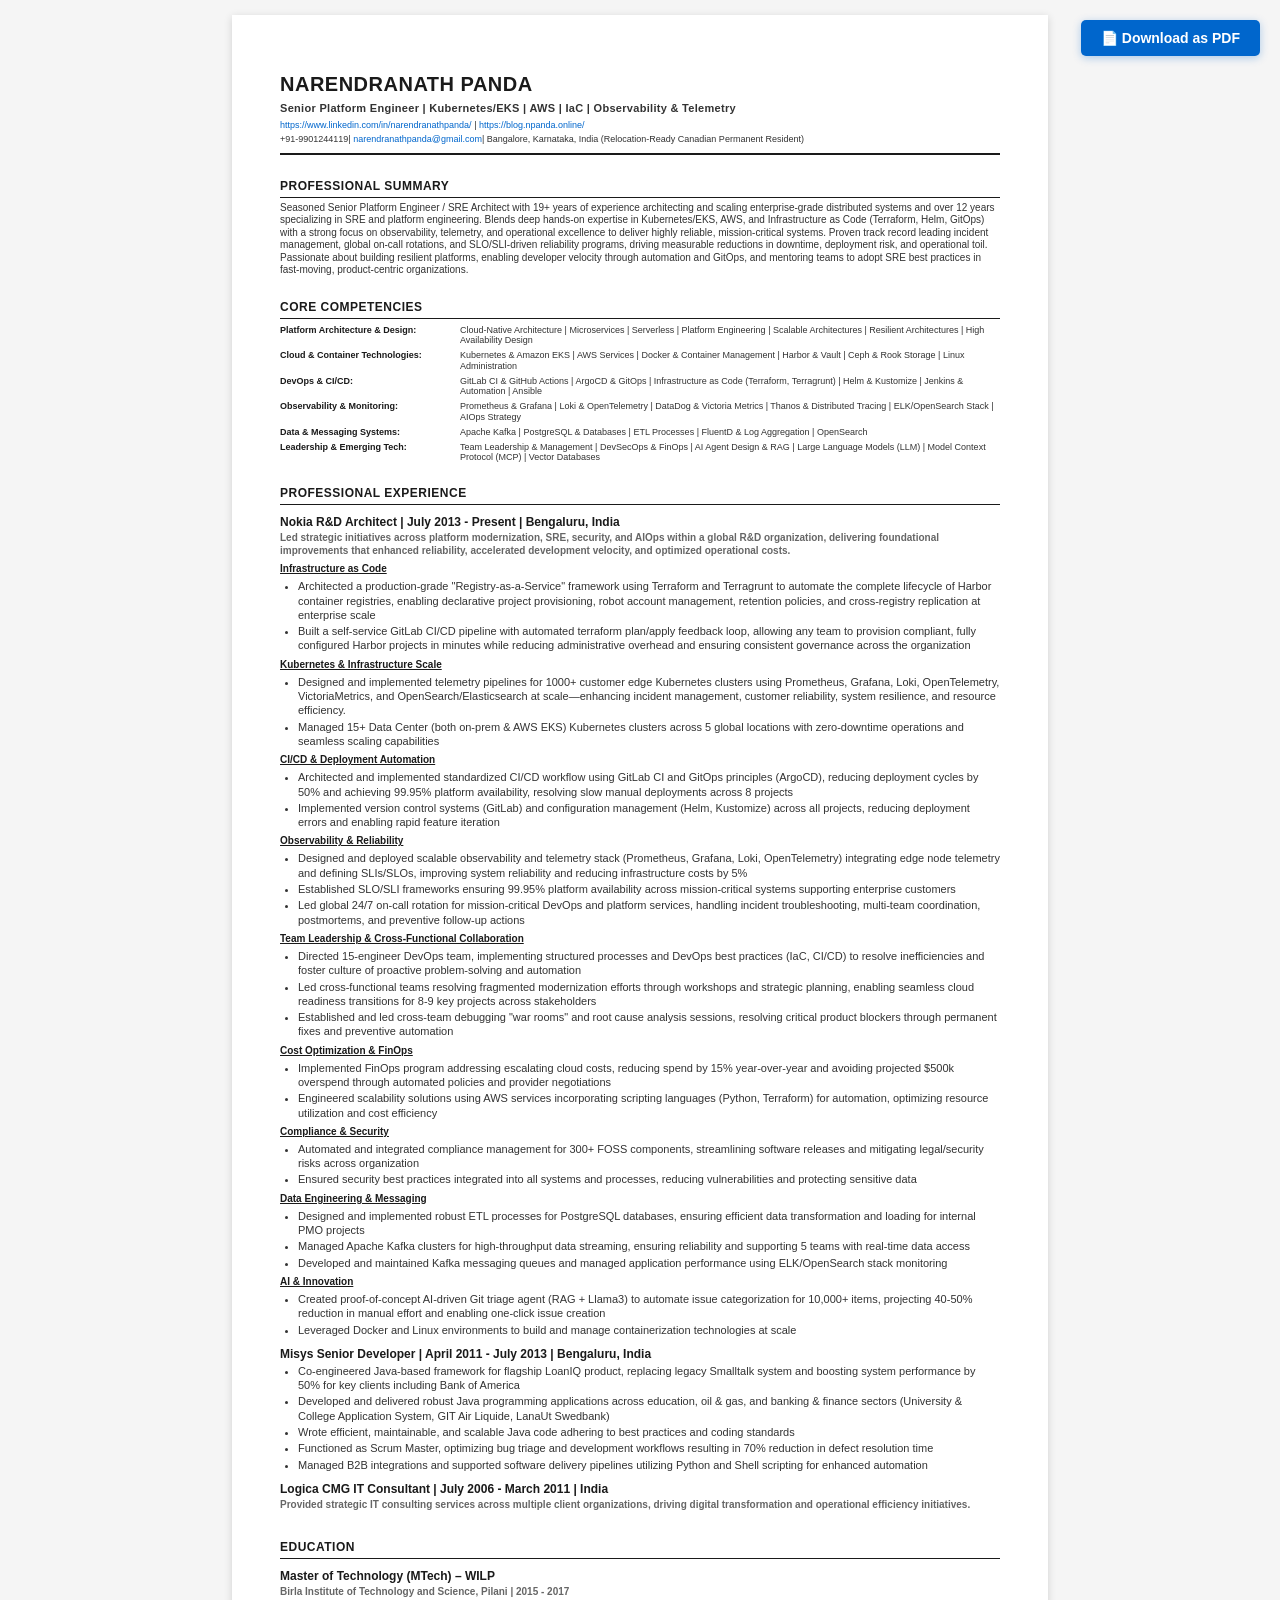
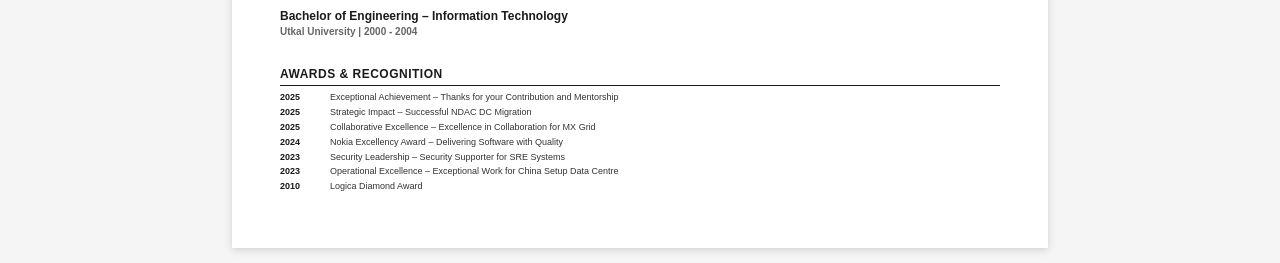
==== html/index.html @ dedc034a "Add initial HTML and CSS files for personal CV" ====
<!DOCTYPE html>
<html lang="en">

<head>
    <meta charset="UTF-8">
    <meta name="viewport" content="width=device-width, initial-scale=1.0">
    <title>Narendranath Panda - Senior Platform Engineer</title>
    <link rel="stylesheet" href="styles.css">
</head>

<body>
    <button class="download-btn" onclick="window.print()">📄 Download as PDF</button>
    <div class="root">
        <!-- HEADER / PROFILE SECTION -->
        <section class="sections">
            <div class="content profile-header">
                <h1>NARENDRANATH PANDA</h1>
                <div class="title">Senior Platform Engineer | Kubernetes/EKS | AWS | IaC | Observability & Telemetry
                </div>
                <div class="contact-info">
                    <a href="https://www.linkedin.com/in/narendranathpanda/"
                        target="_blank">https://www.linkedin.com/in/narendranathpanda/</a>
                    <span>|</span>
                    <a href="https://blog.npanda.online/" target="_blank">https://blog.npanda.online/</a>
                </div>
                <div class="contact-info">
                    <span> +91-9901244119</span>|
                    <span><a href="mailto:narendranathpanda@gmail.com">narendranathpanda@gmail.com</a></span>|
                    Bangalore, Karnataka, India (Relocation-Ready Canadian Permanent Resident)
                </div>
            </div>
        </section>

        <!-- PROFESSIONAL SUMMARY SECTION -->
        <section class="sections">
            <div class="content">
                <h2>Professional Summary</h2>
                <p>
                    Seasoned Senior Platform Engineer / SRE Architect with 19+ years of experience architecting and
                    scaling
                    enterprise-grade distributed systems and over 12 years specializing in SRE and platform engineering.
                    Blends
                    deep hands-on expertise in Kubernetes/EKS, AWS, and Infrastructure as Code (Terraform, Helm, GitOps)
                    with a
                    strong focus on observability, telemetry, and operational excellence to deliver highly reliable,
                    mission-critical
                    systems. Proven track record leading incident management, global on-call rotations, and
                    SLO/SLI-driven reliability
                    programs, driving measurable reductions in downtime, deployment risk, and operational toil.
                    Passionate about
                    building resilient platforms, enabling developer velocity through automation and GitOps, and
                    mentoring teams to
                    adopt SRE best practices in fast-moving, product-centric organizations.
                </p>
            </div>
        </section>

        <!-- CORE COMPETENCIES SECTION -->
        <section class="sections">
            <div class="content">
                <h2>Core Competencies</h2>
                <table class="skills-table">
                    <tr>
                        <td class="skill-header">Platform Architecture & Design:</td>
                        <td class="skill-list">Cloud-Native Architecture | Microservices | Serverless | Platform
                            Engineering | Scalable Architectures | Resilient Architectures | High Availability Design
                        </td>
                    </tr>
                    <tr>
                        <td class="skill-header">Cloud & Container Technologies:</td>
                        <td class="skill-list">Kubernetes & Amazon EKS | AWS Services | Docker & Container Management |
                            Harbor & Vault | Ceph & Rook Storage | Linux Administration</td>
                    </tr>
                    <tr>
                        <td class="skill-header">DevOps & CI/CD:</td>
                        <td class="skill-list">GitLab CI & GitHub Actions | ArgoCD & GitOps | Infrastructure as Code
                            (Terraform, Terragrunt) | Helm & Kustomize | Jenkins & Automation | Ansible</td>
                    </tr>
                    <tr>
                        <td class="skill-header">Observability & Monitoring:</td>
                        <td class="skill-list">Prometheus & Grafana | Loki & OpenTelemetry | DataDog & Victoria Metrics
                            | Thanos & Distributed Tracing | ELK/OpenSearch Stack | AIOps Strategy</td>
                    </tr>
                    <tr>
                        <td class="skill-header">Data & Messaging Systems:</td>
                        <td class="skill-list">Apache Kafka | PostgreSQL & Databases | ETL Processes | FluentD & Log
                            Aggregation | OpenSearch</td>
                    </tr>
                    <tr>
                        <td class="skill-header">Leadership & Emerging Tech:</td>
                        <td class="skill-list">Team Leadership & Management | DevSecOps & FinOps | AI Agent Design & RAG
                            | Large Language Models (LLM) | Model Context Protocol (MCP) | Vector Databases</td>
                    </tr>
                </table>
            </div>
        </section>

        <!-- PROFESSIONAL EXPERIENCE SECTION -->
        <section class="sections">
            <div class="content">
                <h2>Professional Experience</h2>

                <div class="experience-item">
                    <h3>Nokia R&D Architect | July 2013 - Present | Bengaluru, India</h3>
                    <p>Led strategic initiatives across platform modernization, SRE, security, and AIOps within a global
                        R&D
                        organization, delivering foundational improvements that enhanced reliability, accelerated
                        development velocity,
                        and optimized operational costs.</p>
                    <h4>Infrastructure as Code</h4>
                    <ul>
                        <li>Architected a production-grade "Registry-as-a-Service" framework using Terraform and
                            Terragrunt to automate the complete lifecycle of Harbor container registries, enabling
                            declarative project provisioning, robot account management, retention policies, and
                            cross-registry replication at enterprise scale</li>
                        <li>Built a self-service GitLab CI/CD pipeline with automated terraform plan/apply feedback
                            loop, allowing any team to provision compliant, fully configured Harbor projects in minutes
                            while reducing administrative overhead and ensuring consistent governance across the
                            organization</li>
                    </ul>
                    <h4>Kubernetes & Infrastructure Scale</h4>
                    <ul>
                        <li>Designed and implemented telemetry pipelines for 1000+ customer edge Kubernetes clusters
                            using Prometheus,
                            Grafana, Loki, OpenTelemetry, VictoriaMetrics, and OpenSearch/Elasticsearch at
                            scale—enhancing incident
                            management, customer reliability, system resilience, and resource efficiency.</li>
                        <li>Managed 15+ Data Center (both on-prem & AWS EKS) Kubernetes clusters across 5 global
                            locations with
                            zero-downtime operations and seamless scaling capabilities</li>
                    </ul>

                    <h4>CI/CD & Deployment Automation</h4>
                    <ul>
                        <li>Architected and implemented standardized CI/CD workflow using GitLab CI and GitOps
                            principles (ArgoCD),
                            reducing deployment cycles by 50% and achieving 99.95% platform availability, resolving slow
                            manual deployments
                            across 8 projects</li>
                        <li>Implemented version control systems (GitLab) and configuration management (Helm, Kustomize)
                            across all
                            projects, reducing deployment errors and enabling rapid feature iteration</li>
                    </ul>

                    <h4>Observability & Reliability</h4>
                    <ul>
                        <li>Designed and deployed scalable observability and telemetry stack (Prometheus, Grafana, Loki,
                            OpenTelemetry)
                            integrating edge node telemetry and defining SLIs/SLOs, improving system reliability and
                            reducing infrastructure
                            costs by 5%</li>
                        <li>Established SLO/SLI frameworks ensuring 99.95% platform availability across mission-critical
                            systems
                            supporting enterprise customers</li>
                        <li>Led global 24/7 on-call rotation for mission-critical DevOps and platform services, handling
                            incident
                            troubleshooting, multi-team coordination, postmortems, and preventive follow-up actions</li>
                    </ul>

                    <h4>Team Leadership &
                        Cross-Functional Collaboration</h4>
                    <ul>
                        <li>Directed 15-engineer DevOps team, implementing structured processes and DevOps best
                            practices (IaC, CI/CD)
                            to resolve inefficiencies and foster culture of proactive problem-solving and automation
                        </li>
                        <li>Led cross-functional teams resolving fragmented modernization efforts through workshops and
                            strategic planning,
                            enabling seamless cloud readiness transitions for 8-9 key projects across stakeholders</li>
                        <li>Established and led cross-team debugging "war rooms" and root cause analysis sessions,
                            resolving critical
                            product blockers through permanent fixes and preventive automation</li>
                    </ul>

                    <h4>Cost Optimization & FinOps</h4>
                    <ul>
                        <li>Implemented FinOps program addressing escalating cloud costs, reducing spend by 15%
                            year-over-year and
                            avoiding projected $500k overspend through automated policies and provider negotiations</li>
                        <li>Engineered scalability solutions using AWS services incorporating scripting languages
                            (Python, Terraform)
                            for automation, optimizing resource utilization and cost efficiency</li>
                    </ul>

                    <h4>Compliance & Security</h4>
                    <ul>
                        <li>Automated and integrated compliance management for 300+ FOSS components, streamlining
                            software releases and
                            mitigating legal/security risks across organization</li>
                        <li>Ensured security best practices integrated into all systems and processes, reducing
                            vulnerabilities and
                            protecting sensitive data</li>
                    </ul>

                    <h4>Data Engineering & Messaging</h4>
                    <ul>
                        <li>Designed and implemented robust ETL processes for PostgreSQL databases, ensuring efficient
                            data transformation
                            and loading for internal PMO projects</li>
                        <li>Managed Apache Kafka clusters for high-throughput data streaming, ensuring reliability and
                            supporting 5 teams
                            with real-time data access</li>
                        <li>Developed and maintained Kafka messaging queues and managed application performance using
                            ELK/OpenSearch
                            stack monitoring</li>
                    </ul>

                    <h4>AI & Innovation</h4>
                    <ul>
                        <li>Created proof-of-concept AI-driven Git triage agent (RAG + Llama3) to automate issue
                            categorization for
                            10,000+ items, projecting 40-50% reduction in manual effort and enabling one-click issue
                            creation</li>
                        <li>Leveraged Docker and Linux environments to build and manage containerization technologies at
                            scale</li>
                    </ul>
                </div>

                <div class="experience-item">
                    <h3>Misys Senior Developer | April 2011 - July 2013 | Bengaluru, India</h3>
                    <ul>
                        <li>Co-engineered Java-based framework for flagship LoanIQ product, replacing legacy Smalltalk
                            system and
                            boosting system performance by 50% for key clients including Bank of America</li>
                        <li>Developed and delivered robust Java programming applications across education, oil & gas,
                            and banking &
                            finance sectors (University & College Application System, GIT Air Liquide, LanaUt Swedbank)
                        </li>
                        <li>Wrote efficient, maintainable, and scalable Java code adhering to best practices and coding
                            standards</li>
                        <li>Functioned as Scrum Master, optimizing bug triage and development workflows resulting in 70%
                            reduction in
                            defect resolution time</li>
                        <li>Managed B2B integrations and supported software delivery pipelines utilizing Python and
                            Shell scripting for
                            enhanced automation</li>
                    </ul>
                </div>

                <div class="experience-item">
                    <h3>Logica CMG IT Consultant | July 2006 - March 2011 | India</h3>
                    <p>Provided strategic IT consulting services across multiple client organizations, driving digital
                        transformation
                        and operational efficiency initiatives.</p>
                </div>
            </div>
        </section>

        <!-- EDUCATION SECTION -->
        <section class="sections">
            <div class="content">
                <h2>Education</h2>

                <div class="experience-item">
                    <h3>Master of Technology (MTech) – WILP</h3>
                    <p><strong>Birla Institute of Technology and Science, Pilani | 2015 - 2017</strong></p>
                </div>

                <div class="experience-item">
                    <h3>Bachelor of Engineering – Information Technology</h3>
                    <p><strong>Utkal University | 2000 - 2004</strong></p>
                </div>
            </div>
        </section>

        <!-- AWARDS & RECOGNITION SECTION -->
        <section class="sections">
            <div class="content">
                <h2>Awards & Recognition</h2>
                <table class="awards-table">
                    <tr>
                        <td class="award-year">2025</td>
                        <td class="award-title">Exceptional Achievement – Thanks for your Contribution and Mentorship
                        </td>
                    </tr>
                    <tr>
                        <td class="award-year">2025</td>
                        <td class="award-title">Strategic Impact – Successful NDAC DC Migration</td>
                    </tr>
                    <tr>
                        <td class="award-year">2025</td>
                        <td class="award-title">Collaborative Excellence – Excellence in Collaboration for MX Grid</td>
                    </tr>
                    <tr>
                        <td class="award-year">2024</td>
                        <td class="award-title">Nokia Excellency Award – Delivering Software with Quality</td>
                    </tr>
                    <tr>
                        <td class="award-year">2023</td>
                        <td class="award-title">Security Leadership – Security Supporter for SRE Systems</td>
                    </tr>
                    <tr>
                        <td class="award-year">2023</td>
                        <td class="award-title">Operational Excellence – Exceptional Work for China Setup Data Centre
                        </td>
                    </tr>
                    <tr>
                        <td class="award-year">2010</td>
                        <td class="award-title">Logica Diamond Award</td>
                    </tr>
                </table>
            </div>
        </section>


    </div>
</body>

</html>
---- html/styles.css ----
* {
    margin: 0;
    padding: 0;
    box-sizing: border-box;
}

body {
    font-family: 'Aptos', 'Calibri', 'Segoe UI', Arial, sans-serif;
    background: #f5f5f5;
    padding: 15px;
    line-height: 1.5;
    color: #333;
}

.download-btn {
    position: fixed;
    top: 20px;
    right: 20px;
    background: #0066cc;
    color: white;
    border: none;
    padding: 10px 20px;
    font-size: 14px;
    font-weight: 600;
    border-radius: 5px;
    cursor: pointer;
    box-shadow: 0 2px 8px rgba(0, 102, 204, 0.3);
    z-index: 1000;
    transition: background 0.3s;
}

.download-btn:hover {
    background: #0052a3;
}

.root {
    max-width: 8.5in;
    margin: 0 auto;
    background: white;
    box-shadow: 0 2px 8px rgba(0, 0, 0, 0.15);
    padding: 0.5in;
}

.sections {
    display: block;
    padding: 6px 0;
    border-bottom: none;
}

.sections:not(:first-child) {
    margin-top: 4px;
}

.content {
    display: block;
}

/* Header/Profile Section */
.profile-header {
    text-align: left;
    margin-bottom: 3px;
    padding-bottom: 5px;
    border-bottom: 2px solid #1a1a1a;
}

.profile-header h1 {
    font-size: 20px;
    color: #1a1a1a;
    margin-bottom: 1px;
    font-weight: 700;
    letter-spacing: 0.5px;
}

.profile-header .title {
    font-size: 11px;
    color: #333;
    font-weight: 600;
    margin-bottom: 2px;
    letter-spacing: 0.3px;
}

.profile-header .contact-info {
    font-size: 9px;
    color: #333;
    margin-bottom: 1px;
}

.profile-header .contact-info a {
    color: #0066cc;
    text-decoration: none;
}

.profile-header .contact-info a:hover {
    text-decoration: underline;
}

.location {
    font-size: 9px;
    color: #333;
    font-weight: 500;
}

h2 {
    font-size: 12px;
    color: #1a1a1a;
    margin-bottom: 4px;
    margin-top: 3px;
    border-bottom: 1px solid #1a1a1a;
    padding-bottom: 2px;
    font-weight: 700;
    text-transform: uppercase;
    letter-spacing: 0.5px;
}

h3 {
    font-size: 11px;
    color: #1a1a1a;
    margin-top: 4px;
    margin-bottom: 1px;
    font-weight: 700;
}

h3:first-child {
    margin-top: 0;
}

p {
    color: #333;
    margin-bottom: 2px;
    text-align: left;
    font-size: 10px;
    line-height: 1.25;
}

ul {
    margin-left: 18px;
    color: #333;
    font-size: 11px;
}

li {
    margin-bottom: 2px;
    line-height: 1.3;
}

.skills-grid {
    display: grid;
    grid-template-columns: 1fr 1fr;
    gap: 8px;
    margin-top: 4px;
}

.skills-table {
    width: 100%;
    border-collapse: collapse;
    margin-top: 2px;
}

.skills-table tr {
    border-bottom: none;
}

.skills-table td {
    padding: 2px 0;
    vertical-align: top;
    font-size: 9px;
    line-height: 1.2;
}

.skill-header {
    font-weight: 700;
    color: #1a1a1a;
    width: 180px;
    padding-right: 8px;
    white-space: nowrap;
}

.skill-list {
    color: #333;
}

.awards-table {
    width: 100%;
    border-collapse: collapse;
    margin-top: 2px;
}

.awards-table tr {
    border-bottom: none;
}

.awards-table td {
    padding: 2px 0;
    vertical-align: top;
    font-size: 9px;
    line-height: 1.2;
}

.award-year {
    font-weight: 700;
    color: #1a1a1a;
    width: 50px;
    padding-right: 10px;
}

.award-title {
    color: #333;
}

.skill-category {
    background: white;
    padding: 6px;
    border-radius: 0;
    border-left: none;
    border-top: 1px solid #ddd;
}

.skill-category h4 {
    color: #1a1a1a;
    margin-bottom: 3px;
    font-size: 10px;
    font-weight: 700;
    text-decoration: underline;
}

.skill-category ul {
    margin-left: 15px;
    font-size: 9px;
}

.skill-category ul li {
    margin-bottom: 1px;
}

.experience-item {
    margin-bottom: 8px;
    padding: 0;
    background: white;
    border-radius: 0;
    border-left: none;
}

.experience-item h3 {
    margin-top: 8px;
    color: #1a1a1a;
    font-size: 12px;
}

.experience-item p {
    font-size: 10px;
    color: #666;
    margin-bottom: 3px;
    font-weight: 600;
}

.experience-item ul {
    margin-left: 18px;
    font-size: 11px;
}

.experience-item h4 {
    margin-top: 4px;
    margin-bottom: 3px;
    color: #1a1a1a;
    font-size: 10px;
    font-weight: 700;
    text-decoration: underline;
}

.experience-item h4+ul {
    margin-top: 3px;
    margin-bottom: 4px;
}

@media print {
    @page {
        margin: 0.5in;
        size: letter;
    }

    .download-btn {
        display: none;
    }

    body {
        background: white;
        padding: 0;
        margin: 0;
    }

    .root {
        box-shadow: none;
        border-radius: 0;
        max-width: 100%;
        width: 100%;
        height: auto;
        padding: 0;
        margin: 0;
    }

    .sections {
        page-break-inside: auto;
        padding: 5px 0;
        margin-top: 3px;
    }

    .sections:first-child {
        margin-top: 0;
    }

    .profile-header {
        text-align: left;
        margin-bottom: 2px;
        padding-bottom: 4px;
    }

    .skills-table {
        width: 100%;
        page-break-inside: avoid;
    }

    .skills-table td {
        padding: 1px 0;
    }

    .skill-header {
        width: 160px;
    }

    h2 {
        margin-top: 3px;
        margin-bottom: 3px;
        padding-bottom: 2px;
        page-break-after: avoid;
    }

    .experience-item {
        margin-bottom: 5px;
        page-break-inside: auto;
    }

    .experience-item h4 {
        page-break-after: avoid;
    }

    ul {
        margin-left: 16px;
    }

    li {
        margin-bottom: 1px;
    }
}
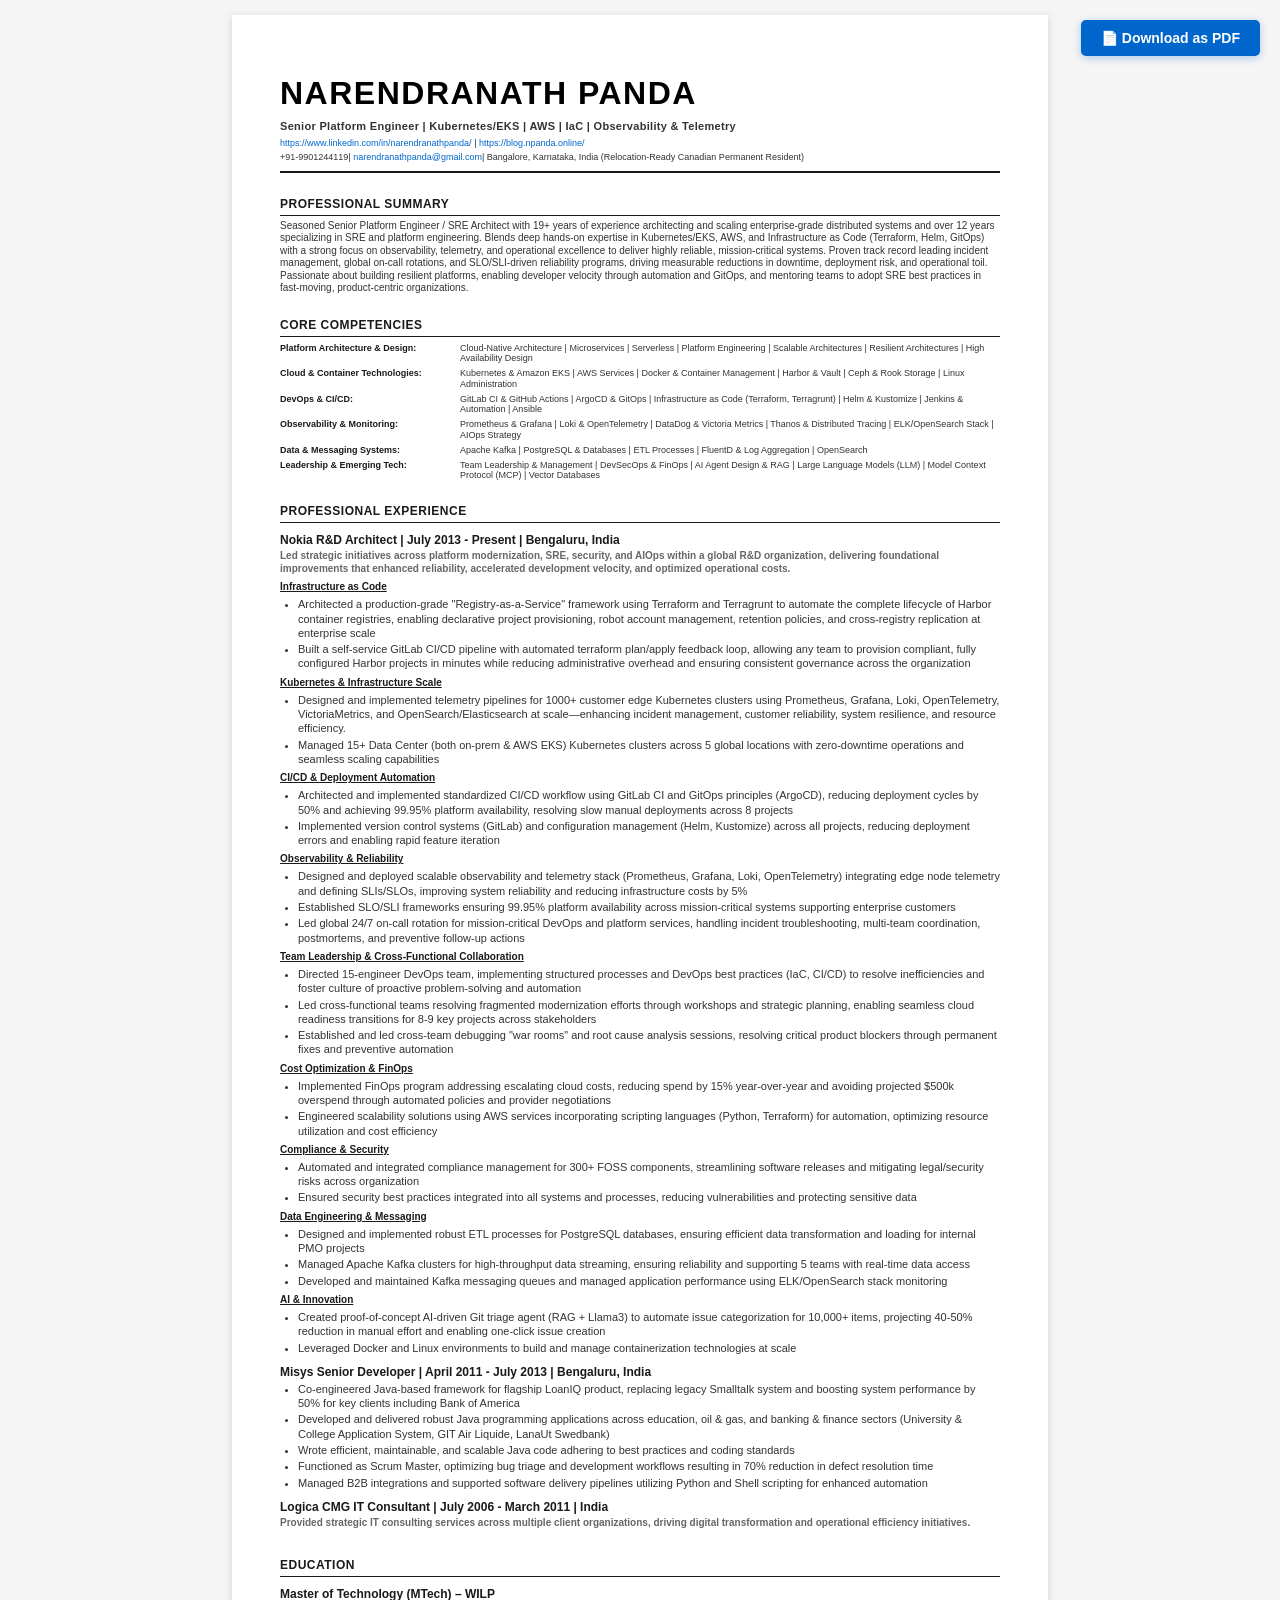
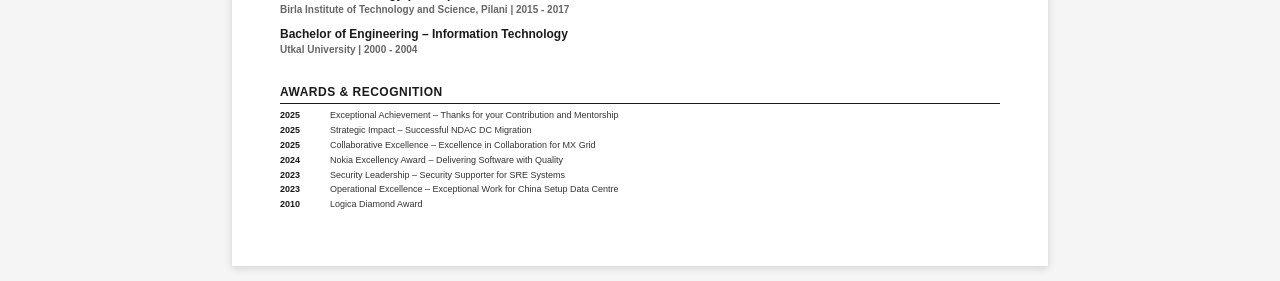
==== commit c556fa1d: "Refactor profile section and implement PDF download functionality" ====
--- a/html/index.html
+++ b/html/index.html
@@ -6,15 +6,18 @@
     <meta name="viewport" content="width=device-width, initial-scale=1.0">
     <title>Narendranath Panda - Senior Platform Engineer</title>
     <link rel="stylesheet" href="styles.css">
+    <script src="scripts.js"></script>
 </head>
 
 <body>
-    <button class="download-btn" onclick="window.print()">📄 Download as PDF</button>
+    <button class="download-btn" onclick="downloadPDF()">📄 Download as PDF</button>
     <div class="root">
         <!-- HEADER / PROFILE SECTION -->
         <section class="sections">
+            <div class="profile-name">
+                <h1>NARENDRANATH PANDA</h1>
+            </div>
             <div class="content profile-header">
-                <h1>NARENDRANATH PANDA</h1>
                 <div class="title">Senior Platform Engineer | Kubernetes/EKS | AWS | IaC | Observability & Telemetry
                 </div>
                 <div class="contact-info">
--- a/html/styles.css
+++ b/html/styles.css
@@ -56,19 +56,25 @@
 }
 
 /* Header/Profile Section */
+.profile-name {
+    margin-bottom: 1px;
+}
+
+.profile-name h1 {
+    font-size: 32px;
+    color: #000000;
+    margin-bottom: 1px;
+    font-weight: 700;
+    letter-spacing: 1.5px;
+    text-transform: uppercase;
+    padding-left: 0;
+}
+
 .profile-header {
     text-align: left;
     margin-bottom: 3px;
     padding-bottom: 5px;
     border-bottom: 2px solid #1a1a1a;
-}
-
-.profile-header h1 {
-    font-size: 20px;
-    color: #1a1a1a;
-    margin-bottom: 1px;
-    font-weight: 700;
-    letter-spacing: 0.5px;
 }
 
 .profile-header .title {
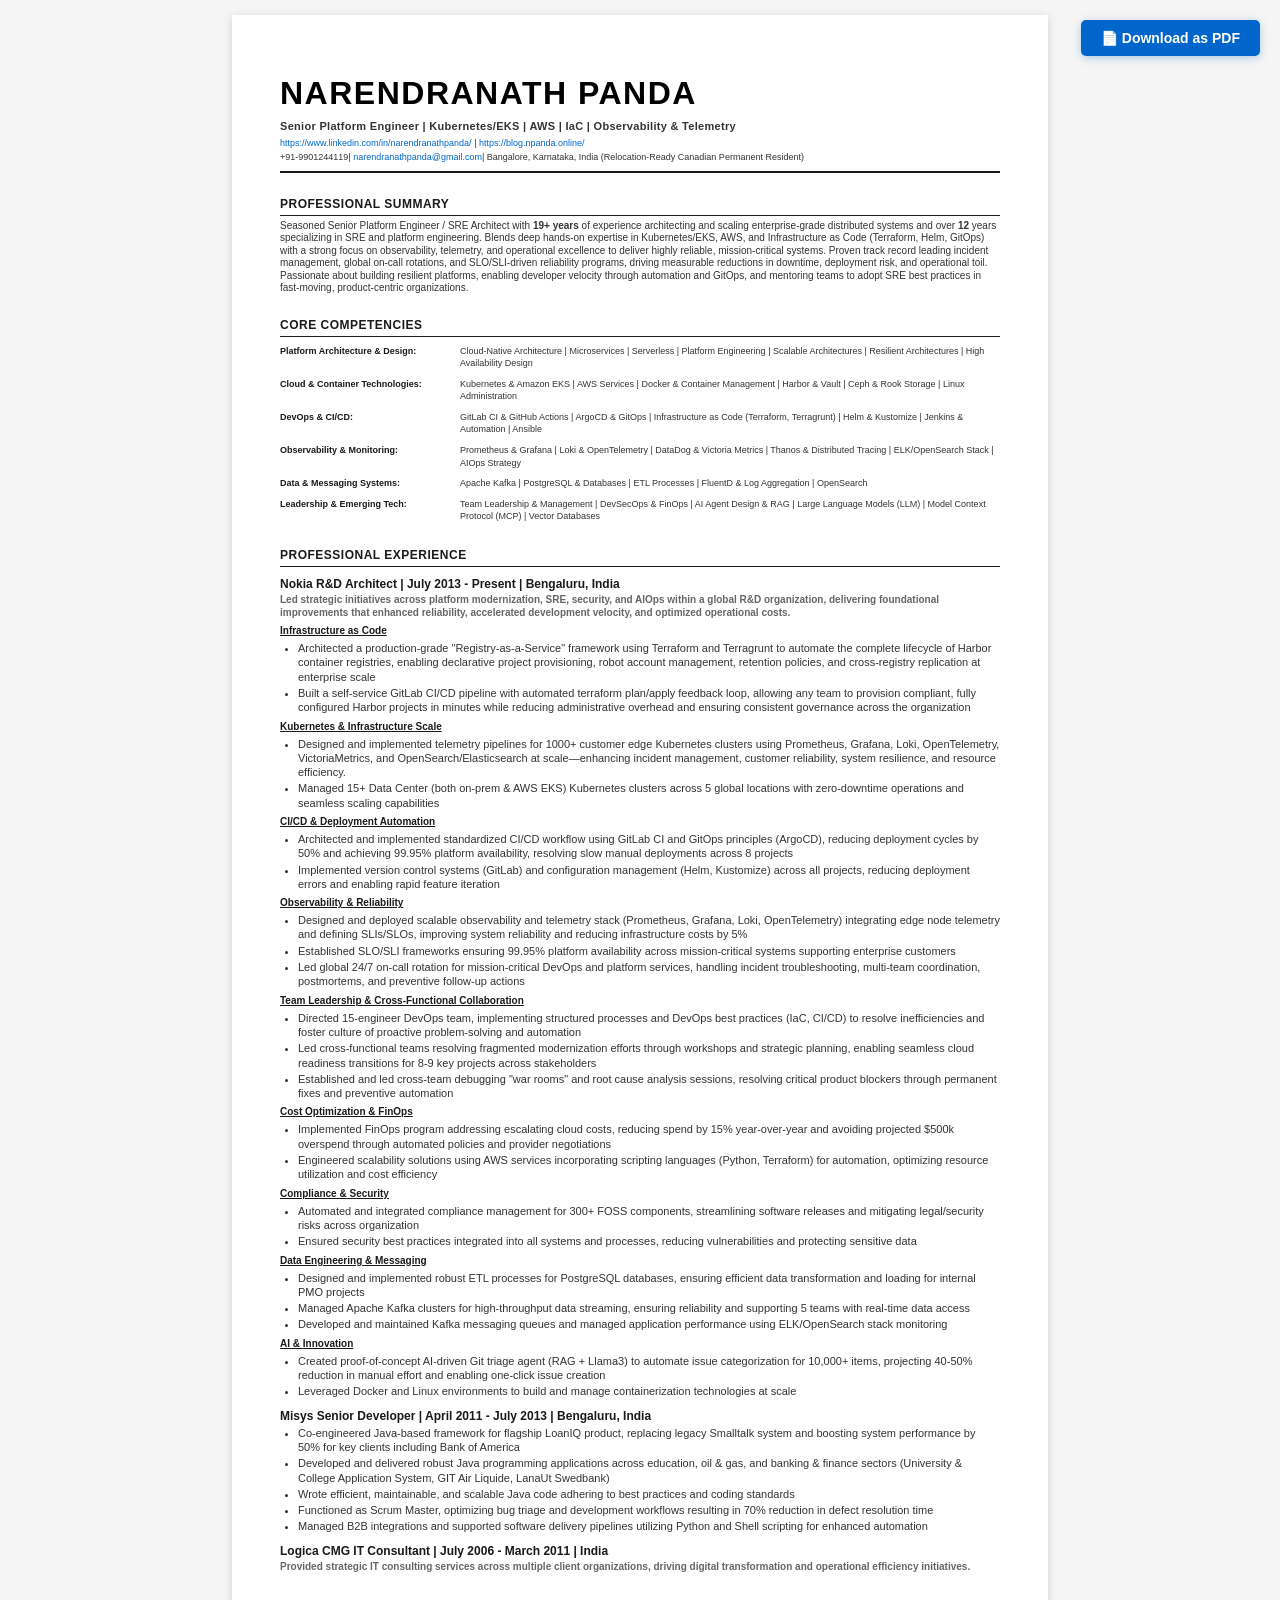
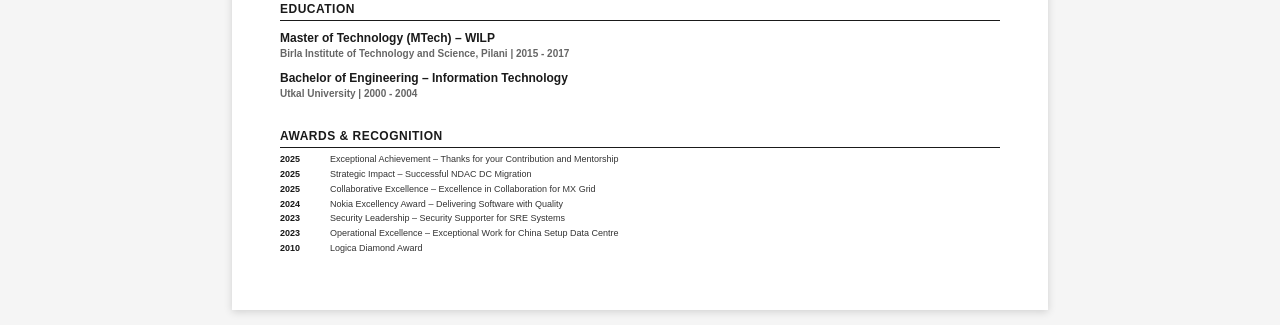
==== commit d8a69980: "Enhance professional summary formatting and improve skills table styling" ====
--- a/html/index.html
+++ b/html/index.html
@@ -39,9 +39,11 @@
             <div class="content">
                 <h2>Professional Summary</h2>
                 <p>
-                    Seasoned Senior Platform Engineer / SRE Architect with 19+ years of experience architecting and
+                    Seasoned Senior Platform Engineer / SRE Architect with <strong>19+ years</strong> of experience
+                    architecting and
                     scaling
-                    enterprise-grade distributed systems and over 12 years specializing in SRE and platform engineering.
+                    enterprise-grade distributed systems and over <strong>12</strong> years specializing in SRE and
+                    platform engineering.
                     Blends
                     deep hands-on expertise in Kubernetes/EKS, AWS, and Infrastructure as Code (Terraform, Helm, GitOps)
                     with a
--- a/html/styles.css
+++ b/html/styles.css
@@ -159,7 +159,7 @@
 .skills-table {
     width: 100%;
     border-collapse: collapse;
-    margin-top: 2px;
+    margin-top: 4px;
 }
 
 .skills-table tr {
@@ -167,18 +167,19 @@
 }
 
 .skills-table td {
-    padding: 2px 0;
+    padding: 4px 0;
     vertical-align: top;
     font-size: 9px;
-    line-height: 1.2;
+    line-height: 1.4;
 }
 
 .skill-header {
     font-weight: 700;
     color: #1a1a1a;
     width: 180px;
-    padding-right: 8px;
+    padding-right: 12px;
     white-space: nowrap;
+    font-size: 10px;
 }
 
 .skill-list {
